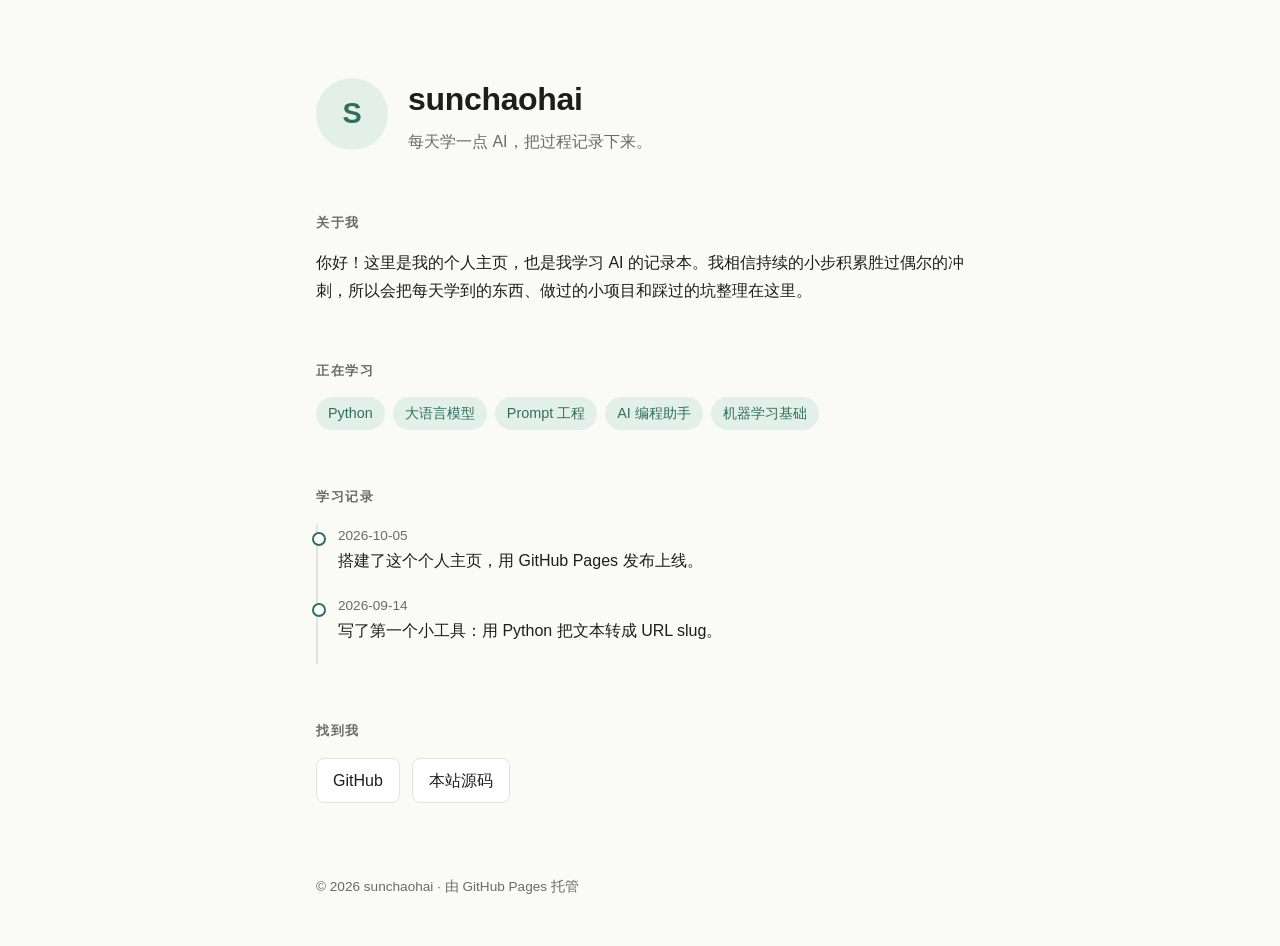
==== index.html @ 6c34ac4a "Add personal homepage Co-Authored-By: Claude Opus 5.5 <noreply@anthropic.com>" ====
<!doctype html>
<html lang="zh-CN">
<head>
<meta charset="utf-8">
<meta name="viewport" content="width=device-width, initial-scale=1">
<title>sunchaohai · AI Learn</title>
<meta name="description" content="sunchaohai 的个人主页：记录学习 AI 的每一天。">
<style>
  :root {
    --bg: #fafaf7;
    --surface: #ffffff;
    --text: #1d1d1b;
    --muted: #6b6b66;
    --border: #e4e3dc;
    --accent: #2f6f5e;
    --accent-soft: #e3efe9;
  }
  @media (prefers-color-scheme: dark) {
    :root {
      --bg: #141513;
      --surface: #1d1e1b;
      --text: #ebebe6;
      --muted: #9a9b93;
      --border: #30312c;
      --accent: #7cc4a8;
      --accent-soft: #1f2f29;
    }
  }
  * { box-sizing: border-box; }
  body {
    margin: 0;
    background: var(--bg);
    color: var(--text);
    font: 16px/1.7 -apple-system, BlinkMacSystemFont, "Segoe UI", "PingFang SC", "Hiragino Sans GB", "Microsoft YaHei", sans-serif;
  }
  main { max-width: 680px; margin: 0 auto; padding: 72px 16px 48px; }
  a { color: var(--accent); text-decoration: none; }
  a:hover { text-decoration: underline; }

  .hero { display: flex; gap: 20px; align-items: center; }
  .avatar {
    flex: none;
    width: 72px; height: 72px;
    border-radius: 50%;
    background: var(--accent-soft);
    color: var(--accent);
    display: grid; place-items: center;
    font-size: 1.8rem; font-weight: 700;
  }
  h1 { margin: 0; font-size: 2rem; letter-spacing: -0.01em; }
  .tagline { margin: 2px 0 0; color: var(--muted); }

  h2 {
    font-size: .8rem;
    text-transform: uppercase;
    letter-spacing: .12em;
    color: var(--muted);
    margin: 56px 0 16px;
  }
  .tags { display: flex; flex-wrap: wrap; gap: 8px; list-style: none; padding: 0; margin: 0; }
  .tags li {
    padding: 4px 12px;
    border-radius: 999px;
    background: var(--accent-soft);
    color: var(--accent);
    font-size: .9rem;
  }

  .log { list-style: none; padding: 0; margin: 0; border-left: 2px solid var(--border); }
  .log li { position: relative; padding: 0 0 20px 20px; }
  .log li::before {
    content: "";
    position: absolute; left: -6px; top: .55em;
    width: 10px; height: 10px; border-radius: 50%;
    background: var(--surface); border: 2px solid var(--accent);
  }
  .log time { display: block; font-size: .85rem; color: var(--muted); }

  .links { display: flex; flex-wrap: wrap; gap: 12px; }
  .links a {
    padding: 8px 16px;
    border: 1px solid var(--border);
    border-radius: 8px;
    background: var(--surface);
    color: var(--text);
  }
  .links a:hover { border-color: var(--accent); text-decoration: none; }

  footer { margin-top: 72px; color: var(--muted); font-size: .85rem; }
</style>
</head>
<body>
<main>
  <header class="hero">
    <div class="avatar" aria-hidden="true">S</div>
    <div>
      <h1>sunchaohai</h1>
      <p class="tagline">每天学一点 AI，把过程记录下来。</p>
    </div>
  </header>

  <section>
    <h2>关于我</h2>
    <p>你好！这里是我的个人主页，也是我学习 AI 的记录本。我相信持续的小步积累胜过偶尔的冲刺，所以会把每天学到的东西、做过的小项目和踩过的坑整理在这里。</p>
  </section>

  <section>
    <h2>正在学习</h2>
    <ul class="tags">
      <li>Python</li>
      <li>大语言模型</li>
      <li>Prompt 工程</li>
      <li>AI 编程助手</li>
      <li>机器学习基础</li>
    </ul>
  </section>

  <section>
    <h2>学习记录</h2>
    <ol class="log">
      <li><time datetime="2026-10-05">2026-10-05</time>搭建了这个个人主页，用 GitHub Pages 发布上线。</li>
      <li><time datetime="2026-09-14">2026-09-14</time>写了第一个小工具：用 Python 把文本转成 URL slug。</li>
    </ol>
  </section>

  <section>
    <h2>找到我</h2>
    <div class="links">
      <a href="https://github.com/daily-learn-sch">GitHub</a>
      <a href="https://github.com/daily-learn-sch/ailearn">本站源码</a>
    </div>
  </section>

  <footer>© 2026 sunchaohai · 由 GitHub Pages 托管</footer>
</main>
</body>
</html>
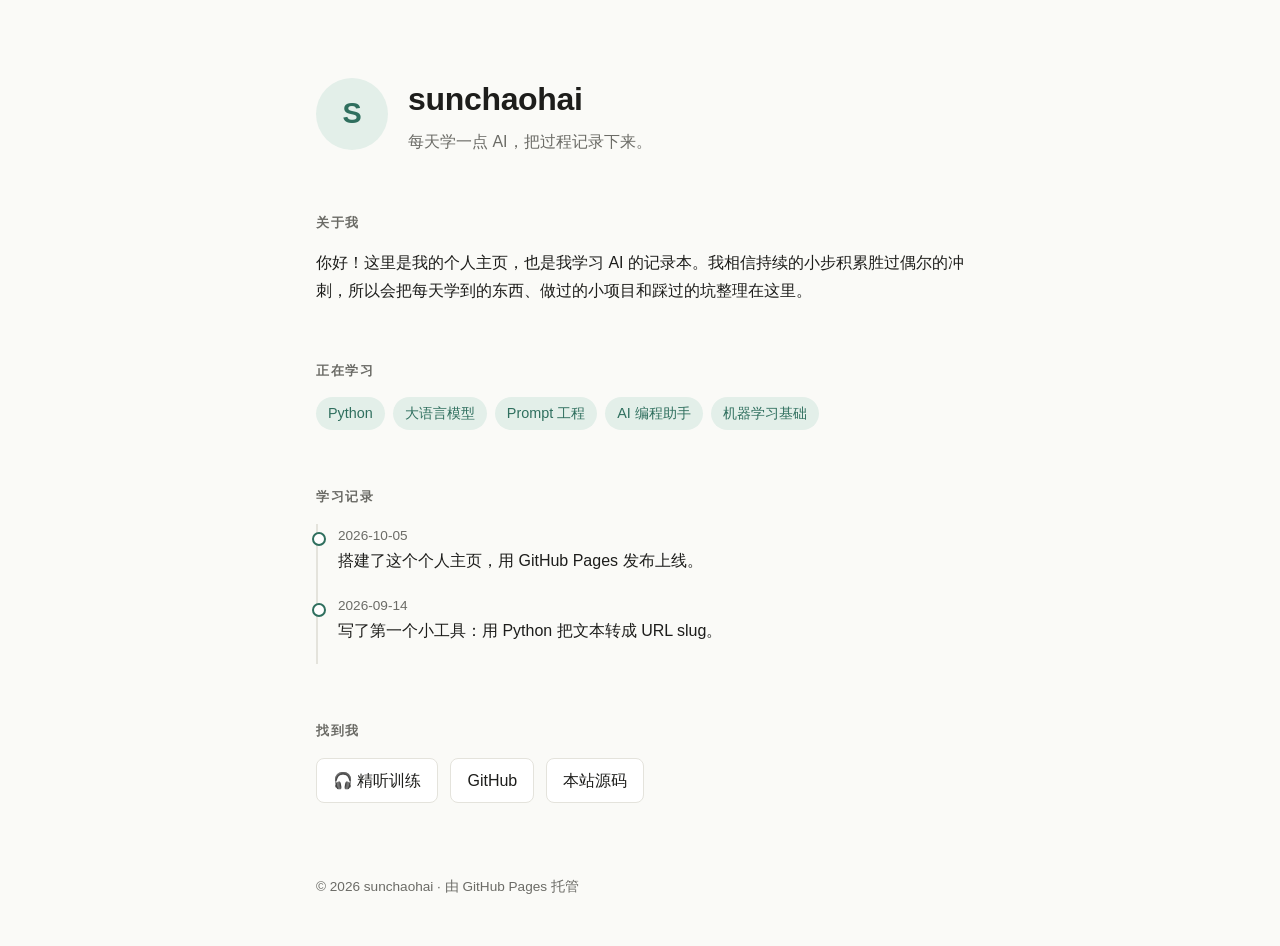
==== commit 4c43d2d9: "feat: add 听力训练链接" ====
--- a/index.html
+++ b/index.html
@@ -126,6 +126,7 @@
   <section>
     <h2>找到我</h2>
     <div class="links">
+      <a href="listening/">🎧 精听训练</a>
       <a href="https://github.com/daily-learn-sch">GitHub</a>
       <a href="https://github.com/daily-learn-sch/ailearn">本站源码</a>
     </div>
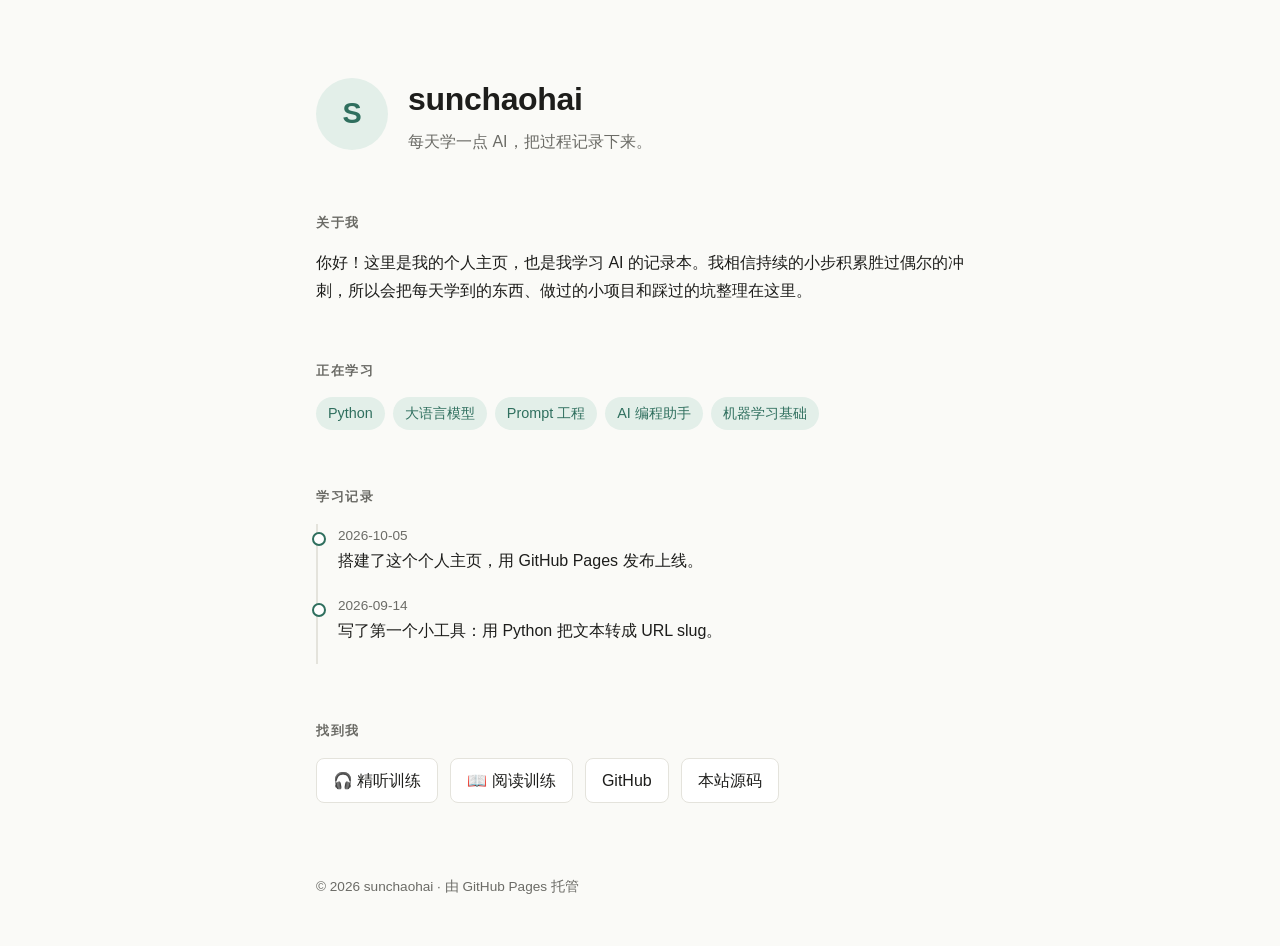
==== commit d8aee8f3: "结构理顺：阅读与精听平级（根首页加入口，listening 恢复纯精听）" ====
--- a/index.html
+++ b/index.html
@@ -127,6 +127,7 @@
     <h2>找到我</h2>
     <div class="links">
       <a href="listening/">🎧 精听训练</a>
+      <a href="reading/reading.html">📖 阅读训练</a>
       <a href="https://github.com/daily-learn-sch">GitHub</a>
       <a href="https://github.com/daily-learn-sch/ailearn">本站源码</a>
     </div>
